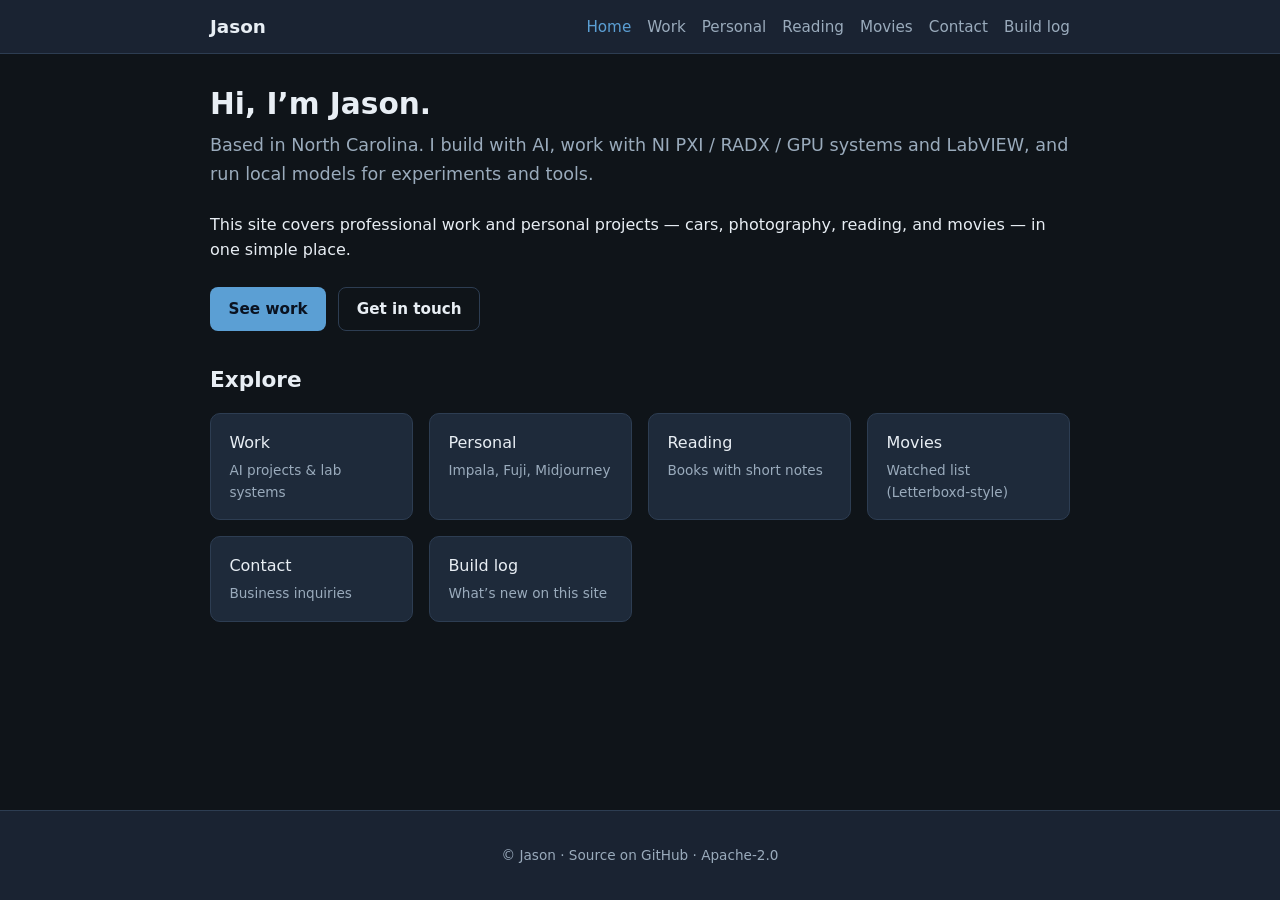
==== index.html @ 43fe341f "Add personal site v1: styles, home, work, and assets" ====
<!DOCTYPE html>
<html lang="en">
<head>
  <meta charset="utf-8">
  <meta name="viewport" content="width=device-width, initial-scale=1">
  <title>Jason — Home</title>
  <meta name="description" content="Personal site for Jason in North Carolina — AI projects, lab work, cars, photos, and more.">
  <link rel="stylesheet" href="css/styles.css">
</head>
<body>
  <header class="site-header">
    <div class="header-inner">
      <a class="site-logo" href="index.html">Jason</a>
      <button type="button" class="nav-toggle" aria-expanded="false" aria-controls="site-nav">Menu</button>
      <nav class="site-nav" id="site-nav" aria-label="Main">
        <ul>
          <li><a href="index.html" aria-current="page">Home</a></li>
          <li><a href="work.html">Work</a></li>
          <li><a href="personal.html">Personal</a></li>
          <li><a href="reading.html">Reading</a></li>
          <li><a href="movies.html">Movies</a></li>
          <li><a href="contact.html">Contact</a></li>
          <li><a href="build-log.html">Build log</a></li>
        </ul>
      </nav>
    </div>
  </header>

  <main>
    <section class="hero">
      <h1>Hi, I’m Jason.</h1>
      <p class="lead">Based in North Carolina. I build with AI, work with NI PXI / RADX / GPU systems and LabVIEW, and run local models for experiments and tools.</p>
      <p>This site covers professional work and personal projects — cars, photography, reading, and movies — in one simple place.</p>
      <div class="hero-cta">
        <a class="btn btn-primary" href="work.html">See work</a>
        <a class="btn btn-secondary" href="contact.html">Get in touch</a>
      </div>
    </section>

    <section aria-labelledby="explore-heading">
      <h2 id="explore-heading">Explore</h2>
      <div class="quick-links">
        <a class="quick-link" href="work.html">Work<span>AI projects &amp; lab systems</span></a>
        <a class="quick-link" href="personal.html">Personal<span>Impala, Fuji, Midjourney</span></a>
        <a class="quick-link" href="reading.html">Reading<span>Books with short notes</span></a>
        <a class="quick-link" href="movies.html">Movies<span>Watched list (Letterboxd-style)</span></a>
        <a class="quick-link" href="contact.html">Contact<span>Business inquiries</span></a>
        <a class="quick-link" href="build-log.html">Build log<span>What’s new on this site</span></a>
      </div>
    </section>
  </main>

  <footer class="site-footer">
    <p>© Jason · <a href="https://github.com/jason-p919/site">Source on GitHub</a> · Apache-2.0</p>
  </footer>
  <script src="js/main.js"></script>
</body>
</html>
---- css/styles.css ----
/* Jason personal site — shared styles */
:root {
  --bg: #0f1419;
  --bg-elevated: #1a2332;
  --bg-card: #1e2a3a;
  --text: #e8eef4;
  --text-muted: #9aabbc;
  --accent: #5b9fd4;
  --accent-hover: #7eb8e8;
  --border: #2d3d52;
  --star: #f0c14b;
  --radius: 10px;
  --max-width: 900px;
  --font: system-ui, -apple-system, "Segoe UI", Roboto, Ubuntu, sans-serif;
}

*,
*::before,
*::after {
  box-sizing: border-box;
}

html {
  scroll-behavior: smooth;
}

body {
  margin: 0;
  font-family: var(--font);
  background: var(--bg);
  color: var(--text);
  line-height: 1.6;
  min-height: 100vh;
  display: flex;
  flex-direction: column;
}

a {
  color: var(--accent);
  text-decoration: none;
}

a:hover {
  color: var(--accent-hover);
  text-decoration: underline;
}

img {
  max-width: 100%;
  height: auto;
}

/* Header & nav */
.site-header {
  background: var(--bg-elevated);
  border-bottom: 1px solid var(--border);
  position: sticky;
  top: 0;
  z-index: 100;
}

.header-inner {
  max-width: var(--max-width);
  margin: 0 auto;
  padding: 0.75rem 1.25rem;
  display: flex;
  align-items: center;
  justify-content: space-between;
  gap: 1rem;
}

.site-logo {
  font-weight: 700;
  font-size: 1.15rem;
  color: var(--text);
  text-decoration: none;
}

.site-logo:hover {
  color: var(--accent);
  text-decoration: none;
}

.nav-toggle {
  display: none;
  background: transparent;
  border: 1px solid var(--border);
  color: var(--text);
  border-radius: 6px;
  padding: 0.4rem 0.7rem;
  cursor: pointer;
  font-size: 1rem;
}

.nav-toggle:hover {
  border-color: var(--accent);
}

.site-nav ul {
  list-style: none;
  margin: 0;
  padding: 0;
  display: flex;
  flex-wrap: wrap;
  gap: 0.25rem 1rem;
}

.site-nav a {
  color: var(--text-muted);
  font-size: 0.95rem;
  padding: 0.25rem 0;
  text-decoration: none;
}

.site-nav a:hover,
.site-nav a[aria-current="page"] {
  color: var(--accent);
}

/* Main */
main {
  flex: 1;
  max-width: var(--max-width);
  margin: 0 auto;
  padding: 2rem 1.25rem 3rem;
  width: 100%;
}

h1 {
  font-size: 1.85rem;
  margin: 0 0 0.5rem;
  line-height: 1.25;
}

h2 {
  font-size: 1.35rem;
  margin: 2rem 0 0.75rem;
  color: var(--text);
}

h3 {
  font-size: 1.1rem;
  margin: 0 0 0.4rem;
}

.lead {
  font-size: 1.1rem;
  color: var(--text-muted);
  margin: 0 0 1.5rem;
}

.section-intro {
  color: var(--text-muted);
  margin-bottom: 1.5rem;
}

/* Cards */
.card-grid {
  display: grid;
  grid-template-columns: repeat(auto-fill, minmax(260px, 1fr));
  gap: 1.25rem;
}

.card {
  background: var(--bg-card);
  border: 1px solid var(--border);
  border-radius: var(--radius);
  padding: 1.25rem;
}

.card p {
  margin: 0;
  color: var(--text-muted);
  font-size: 0.95rem;
}

.card .tag {
  display: inline-block;
  font-size: 0.75rem;
  text-transform: uppercase;
  letter-spacing: 0.04em;
  color: var(--accent);
  margin-bottom: 0.5rem;
}

/* Hero */
.hero {
  margin-bottom: 2rem;
}

.hero-cta {
  display: flex;
  flex-wrap: wrap;
  gap: 0.75rem;
  margin-top: 1.5rem;
}

.btn {
  display: inline-block;
  padding: 0.55rem 1.1rem;
  border-radius: 8px;
  font-weight: 600;
  font-size: 0.95rem;
  text-decoration: none;
  border: 1px solid transparent;
}

.btn:hover {
  text-decoration: none;
}

.btn-primary {
  background: var(--accent);
  color: #0a1220;
}

.btn-primary:hover {
  background: var(--accent-hover);
  color: #0a1220;
}

.btn-secondary {
  background: transparent;
  border-color: var(--border);
  color: var(--text);
}

.btn-secondary:hover {
  border-color: var(--accent);
  color: var(--accent);
}

/* Quick links on home */
.quick-links {
  display: grid;
  grid-template-columns: repeat(auto-fill, minmax(200px, 1fr));
  gap: 1rem;
  margin-top: 1rem;
}

.quick-link {
  background: var(--bg-card);
  border: 1px solid var(--border);
  border-radius: var(--radius);
  padding: 1rem 1.15rem;
  color: var(--text);
  text-decoration: none;
  transition: border-color 0.15s;
}

.quick-link:hover {
  border-color: var(--accent);
  color: var(--accent);
  text-decoration: none;
}

.quick-link span {
  display: block;
  font-size: 0.85rem;
  color: var(--text-muted);
  font-weight: 400;
  margin-top: 0.25rem;
}

/* Gallery placeholders */
.gallery {
  display: grid;
  grid-template-columns: repeat(auto-fill, minmax(140px, 1fr));
  gap: 0.75rem;
}

.placeholder-tile {
  aspect-ratio: 4 / 3;
  border-radius: 8px;
  border: 1px dashed var(--border);
  background: var(--bg-elevated);
  display: flex;
  align-items: center;
  justify-content: center;
  color: var(--text-muted);
  font-size: 0.8rem;
  text-align: center;
  padding: 0.5rem;
}

.car-feature {
  background: var(--bg-card);
  border: 1px solid var(--border);
  border-radius: var(--radius);
  padding: 1.5rem;
  display: grid;
  gap: 1rem;
}

@media (min-width: 600px) {
  .car-feature {
    grid-template-columns: 180px 1fr;
    align-items: center;
  }
}

.car-svg {
  width: 100%;
  max-width: 180px;
  margin: 0 auto;
}

/* Reading list */
.book-list {
  list-style: none;
  margin: 0;
  padding: 0;
  display: flex;
  flex-direction: column;
  gap: 1rem;
}

.book-item {
  background: var(--bg-card);
  border: 1px solid var(--border);
  border-radius: var(--radius);
  padding: 1.15rem 1.25rem;
}

.book-item .meta {
  font-size: 0.85rem;
  color: var(--text-muted);
  margin-bottom: 0.35rem;
}

.example-badge {
  display: inline-block;
  font-size: 0.7rem;
  font-weight: 700;
  text-transform: uppercase;
  letter-spacing: 0.05em;
  background: #3d2a14;
  color: var(--star);
  padding: 0.15rem 0.45rem;
  border-radius: 4px;
  margin-left: 0.35rem;
  vertical-align: middle;
}

/* Movies */
.movie-list {
  list-style: none;
  margin: 0;
  padding: 0;
  display: flex;
  flex-direction: column;
  gap: 0.75rem;
}

.movie-item {
  display: grid;
  grid-template-columns: 1fr auto;
  gap: 0.5rem 1rem;
  background: var(--bg-card);
  border: 1px solid var(--border);
  border-radius: var(--radius);
  padding: 1rem 1.15rem;
}

.movie-item .title {
  font-weight: 600;
  margin: 0;
}

.movie-item .year {
  color: var(--text-muted);
  font-weight: 400;
}

.movie-item .stars {
  color: var(--star);
  letter-spacing: 0.05em;
  white-space: nowrap;
}

.movie-item .note {
  grid-column: 1 / -1;
  margin: 0;
  font-size: 0.9rem;
  color: var(--text-muted);
}

.note-box {
  background: var(--bg-elevated);
  border-left: 3px solid var(--accent);
  padding: 0.85rem 1rem;
  margin: 1rem 0 1.5rem;
  font-size: 0.95rem;
  color: var(--text-muted);
}

/* Contact */
.contact-box {
  background: var(--bg-card);
  border: 1px solid var(--border);
  border-radius: var(--radius);
  padding: 1.5rem;
}

.contact-email {
  font-size: 1.15rem;
  font-weight: 600;
  word-break: break-all;
}

.privacy-note {
  margin-top: 1.5rem;
  padding: 1rem;
  border: 1px solid var(--border);
  border-radius: var(--radius);
  font-size: 0.9rem;
  color: var(--text-muted);
}

/* Build log */
.changelog {
  list-style: none;
  margin: 0;
  padding: 0;
  border-left: 2px solid var(--border);
}

.changelog li {
  padding: 0 0 1.5rem 1.25rem;
  position: relative;
}

.changelog li::before {
  content: "";
  position: absolute;
  left: -6px;
  top: 0.4rem;
  width: 10px;
  height: 10px;
  border-radius: 50%;
  background: var(--accent);
}

.changelog .date {
  font-size: 0.85rem;
  color: var(--accent);
  font-weight: 600;
}

.changelog p {
  margin: 0.35rem 0 0;
  color: var(--text-muted);
}

/* Footer */
.site-footer {
  border-top: 1px solid var(--border);
  background: var(--bg-elevated);
  padding: 1.25rem;
  text-align: center;
  font-size: 0.85rem;
  color: var(--text-muted);
}

.site-footer a {
  color: var(--text-muted);
}

.site-footer a:hover {
  color: var(--accent);
}

/* Mobile nav */
@media (max-width: 720px) {
  .nav-toggle {
    display: block;
  }

  .site-nav {
    display: none;
    width: 100%;
  }

  .site-nav.is-open {
    display: block;
  }

  .header-inner {
    flex-wrap: wrap;
  }

  .site-nav ul {
    flex-direction: column;
    gap: 0;
    padding: 0.5rem 0 0.75rem;
    width: 100%;
  }

  .site-nav a {
    display: block;
    padding: 0.55rem 0;
    border-bottom: 1px solid var(--border);
  }
}
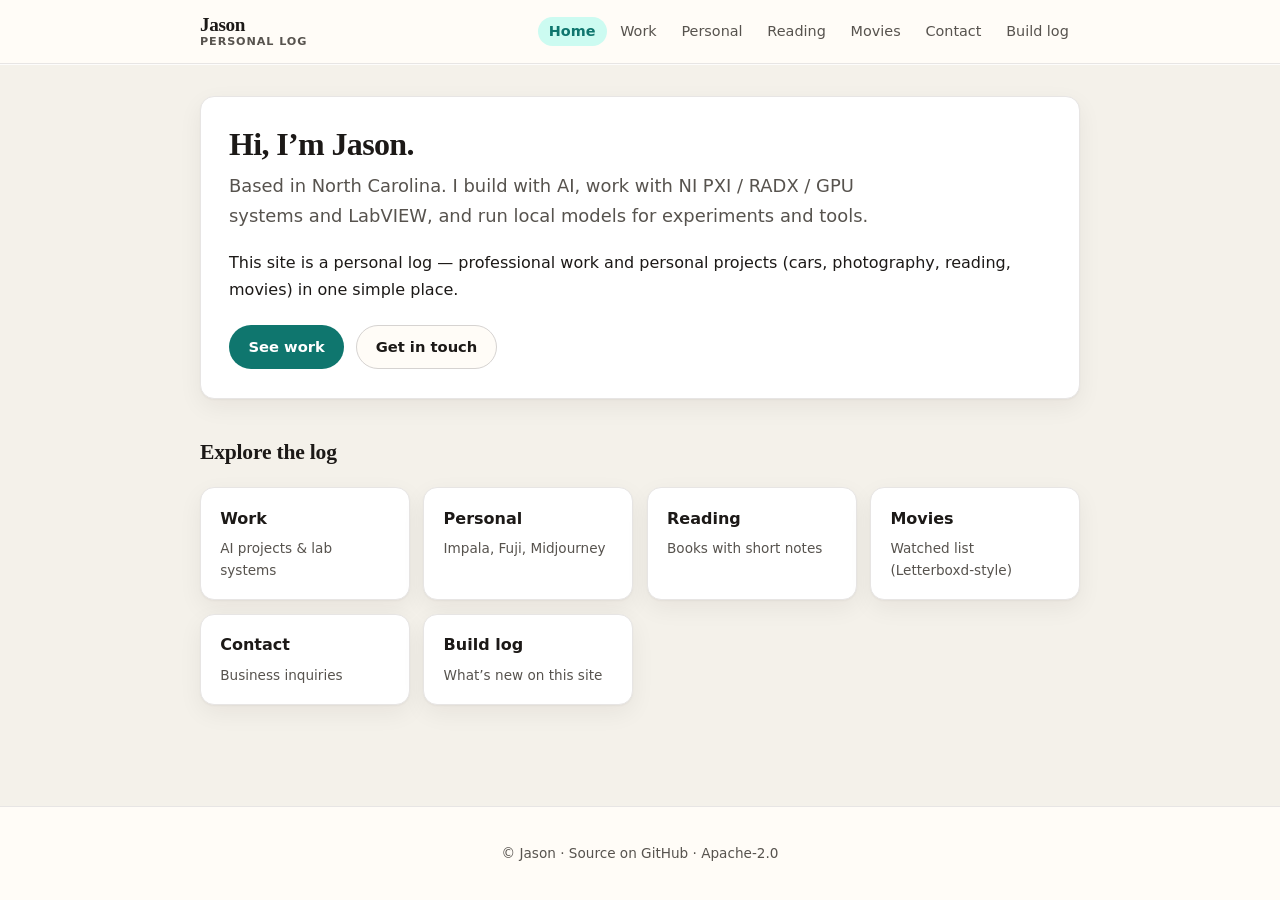
==== commit c8b98cdb: "Restyle toward personal-log look: warm cards, clear top nav" ====
--- a/index.html
+++ b/index.html
@@ -10,7 +10,10 @@
 <body>
   <header class="site-header">
     <div class="header-inner">
-      <a class="site-logo" href="index.html">Jason</a>
+      <a class="site-logo" href="index.html">
+        <span class="logo-name">Jason</span>
+        <span class="logo-tag">Personal log</span>
+      </a>
       <button type="button" class="nav-toggle" aria-expanded="false" aria-controls="site-nav">Menu</button>
       <nav class="site-nav" id="site-nav" aria-label="Main">
         <ul>
@@ -30,7 +33,7 @@
     <section class="hero">
       <h1>Hi, I’m Jason.</h1>
       <p class="lead">Based in North Carolina. I build with AI, work with NI PXI / RADX / GPU systems and LabVIEW, and run local models for experiments and tools.</p>
-      <p>This site covers professional work and personal projects — cars, photography, reading, and movies — in one simple place.</p>
+      <p>This site is a personal log — professional work and personal projects (cars, photography, reading, movies) in one simple place.</p>
       <div class="hero-cta">
         <a class="btn btn-primary" href="work.html">See work</a>
         <a class="btn btn-secondary" href="contact.html">Get in touch</a>
@@ -38,7 +41,7 @@
     </section>
 
     <section aria-labelledby="explore-heading">
-      <h2 id="explore-heading">Explore</h2>
+      <h2 id="explore-heading">Explore the log</h2>
       <div class="quick-links">
         <a class="quick-link" href="work.html">Work<span>AI projects &amp; lab systems</span></a>
         <a class="quick-link" href="personal.html">Personal<span>Impala, Fuji, Midjourney</span></a>
--- a/css/styles.css
+++ b/css/styles.css
@@ -1,17 +1,23 @@
-/* Jason personal site — shared styles */
+/* Jason personal site — personal-log aesthetic
+   Inspired by clear top-nav + card sections (dankulous-log vibe) */
 :root {
-  --bg: #0f1419;
-  --bg-elevated: #1a2332;
-  --bg-card: #1e2a3a;
-  --text: #e8eef4;
-  --text-muted: #9aabbc;
-  --accent: #5b9fd4;
-  --accent-hover: #7eb8e8;
-  --border: #2d3d52;
-  --star: #f0c14b;
-  --radius: 10px;
-  --max-width: 900px;
-  --font: system-ui, -apple-system, "Segoe UI", Roboto, Ubuntu, sans-serif;
+  --bg: #f4f1ea;
+  --bg-elevated: #fffcf7;
+  --bg-card: #ffffff;
+  --text: #1c1917;
+  --text-muted: #57534e;
+  --accent: #0f766e;
+  --accent-hover: #0d9488;
+  --accent-soft: #ccfbf1;
+  --border: #e7e5e4;
+  --border-strong: #d6d3d1;
+  --star: #b45309;
+  --shadow: 0 1px 2px rgba(28, 25, 23, 0.04), 0 8px 24px rgba(28, 25, 23, 0.06);
+  --radius: 14px;
+  --radius-sm: 10px;
+  --max-width: 920px;
+  --font: "Segoe UI", system-ui, -apple-system, Roboto, Ubuntu, sans-serif;
+  --font-display: Georgia, "Times New Roman", Times, serif;
 }
 
 *,
@@ -29,7 +35,7 @@
   font-family: var(--font);
   background: var(--bg);
   color: var(--text);
-  line-height: 1.6;
+  line-height: 1.65;
   min-height: 100vh;
   display: flex;
   flex-direction: column;
@@ -45,55 +51,78 @@
   text-decoration: underline;
 }
 
-img {
-  max-width: 100%;
-  height: auto;
-}
-
-/* Header & nav */
+code {
+  font-size: 0.9em;
+  background: var(--accent-soft);
+  color: var(--accent);
+  padding: 0.1em 0.35em;
+  border-radius: 4px;
+}
+
+/* —— Top nav (clear, log-style) —— */
 .site-header {
   background: var(--bg-elevated);
   border-bottom: 1px solid var(--border);
   position: sticky;
   top: 0;
   z-index: 100;
+  box-shadow: 0 1px 0 rgba(255, 255, 255, 0.8);
 }
 
 .header-inner {
   max-width: var(--max-width);
   margin: 0 auto;
-  padding: 0.75rem 1.25rem;
+  padding: 0.85rem 1.25rem;
   display: flex;
   align-items: center;
   justify-content: space-between;
-  gap: 1rem;
+  gap: 1.25rem;
 }
 
 .site-logo {
+  display: flex;
+  flex-direction: column;
+  gap: 0.05rem;
+  text-decoration: none;
+  color: var(--text);
+  line-height: 1.15;
+}
+
+.site-logo:hover {
+  color: var(--accent);
+  text-decoration: none;
+}
+
+.site-logo .logo-name {
+  font-family: var(--font-display);
   font-weight: 700;
-  font-size: 1.15rem;
-  color: var(--text);
-  text-decoration: none;
-}
-
-.site-logo:hover {
-  color: var(--accent);
-  text-decoration: none;
+  font-size: 1.2rem;
+  letter-spacing: -0.02em;
+}
+
+.site-logo .logo-tag {
+  font-size: 0.7rem;
+  font-weight: 600;
+  text-transform: uppercase;
+  letter-spacing: 0.08em;
+  color: var(--text-muted);
 }
 
 .nav-toggle {
   display: none;
-  background: transparent;
-  border: 1px solid var(--border);
+  background: var(--bg-card);
+  border: 1px solid var(--border-strong);
   color: var(--text);
-  border-radius: 6px;
-  padding: 0.4rem 0.7rem;
+  border-radius: 8px;
+  padding: 0.45rem 0.75rem;
   cursor: pointer;
-  font-size: 1rem;
+  font-size: 0.9rem;
+  font-weight: 600;
 }
 
 .nav-toggle:hover {
   border-color: var(--accent);
+  color: var(--accent);
 }
 
 .site-nav ul {
@@ -102,70 +131,90 @@
   padding: 0;
   display: flex;
   flex-wrap: wrap;
-  gap: 0.25rem 1rem;
+  align-items: center;
+  gap: 0.15rem;
 }
 
 .site-nav a {
   color: var(--text-muted);
-  font-size: 0.95rem;
-  padding: 0.25rem 0;
-  text-decoration: none;
-}
-
-.site-nav a:hover,
+  font-size: 0.9rem;
+  font-weight: 500;
+  padding: 0.4rem 0.7rem;
+  border-radius: 999px;
+  text-decoration: none;
+  transition: background 0.15s, color 0.15s;
+}
+
+.site-nav a:hover {
+  color: var(--accent);
+  background: var(--accent-soft);
+  text-decoration: none;
+}
+
 .site-nav a[aria-current="page"] {
   color: var(--accent);
-}
-
-/* Main */
+  background: var(--accent-soft);
+  font-weight: 600;
+}
+
+/* —— Main —— */
 main {
   flex: 1;
   max-width: var(--max-width);
   margin: 0 auto;
-  padding: 2rem 1.25rem 3rem;
+  padding: 2rem 1.25rem 3.5rem;
   width: 100%;
 }
 
 h1 {
-  font-size: 1.85rem;
+  font-family: var(--font-display);
+  font-size: 2rem;
+  font-weight: 700;
   margin: 0 0 0.5rem;
-  line-height: 1.25;
+  line-height: 1.2;
+  letter-spacing: -0.02em;
 }
 
 h2 {
+  font-family: var(--font-display);
   font-size: 1.35rem;
-  margin: 2rem 0 0.75rem;
+  margin: 2.25rem 0 1rem;
   color: var(--text);
+  letter-spacing: -0.01em;
 }
 
 h3 {
-  font-size: 1.1rem;
+  font-size: 1.05rem;
   margin: 0 0 0.4rem;
+  font-weight: 650;
 }
 
 .lead {
-  font-size: 1.1rem;
-  color: var(--text-muted);
-  margin: 0 0 1.5rem;
+  font-size: 1.12rem;
+  color: var(--text-muted);
+  margin: 0 0 1.25rem;
+  max-width: 38em;
 }
 
 .section-intro {
   color: var(--text-muted);
-  margin-bottom: 1.5rem;
-}
-
-/* Cards */
+  margin-bottom: 1.25rem;
+  max-width: 40em;
+}
+
+/* —— Cards —— */
 .card-grid {
   display: grid;
   grid-template-columns: repeat(auto-fill, minmax(260px, 1fr));
-  gap: 1.25rem;
+  gap: 1rem;
 }
 
 .card {
   background: var(--bg-card);
   border: 1px solid var(--border);
   border-radius: var(--radius);
-  padding: 1.25rem;
+  padding: 1.25rem 1.35rem;
+  box-shadow: var(--shadow);
 }
 
 .card p {
@@ -176,31 +225,54 @@
 
 .card .tag {
   display: inline-block;
-  font-size: 0.75rem;
+  font-size: 0.7rem;
+  font-weight: 700;
   text-transform: uppercase;
-  letter-spacing: 0.04em;
-  color: var(--accent);
-  margin-bottom: 0.5rem;
-}
-
-/* Hero */
+  letter-spacing: 0.06em;
+  color: var(--accent);
+  background: var(--accent-soft);
+  padding: 0.2rem 0.5rem;
+  border-radius: 999px;
+  margin-bottom: 0.65rem;
+}
+
+/* Panel = large log card wrapping a section */
+.panel {
+  background: var(--bg-card);
+  border: 1px solid var(--border);
+  border-radius: var(--radius);
+  padding: 1.5rem 1.5rem 1.65rem;
+  box-shadow: var(--shadow);
+  margin-bottom: 1.25rem;
+}
+
+.panel > h2:first-child {
+  margin-top: 0;
+}
+
+/* —— Hero —— */
 .hero {
-  margin-bottom: 2rem;
+  background: var(--bg-card);
+  border: 1px solid var(--border);
+  border-radius: var(--radius);
+  padding: 1.75rem 1.75rem 1.85rem;
+  box-shadow: var(--shadow);
+  margin-bottom: 1.5rem;
 }
 
 .hero-cta {
   display: flex;
   flex-wrap: wrap;
   gap: 0.75rem;
-  margin-top: 1.5rem;
+  margin-top: 1.35rem;
 }
 
 .btn {
   display: inline-block;
-  padding: 0.55rem 1.1rem;
-  border-radius: 8px;
+  padding: 0.55rem 1.15rem;
+  border-radius: 999px;
   font-weight: 600;
-  font-size: 0.95rem;
+  font-size: 0.92rem;
   text-decoration: none;
   border: 1px solid transparent;
 }
@@ -211,17 +283,17 @@
 
 .btn-primary {
   background: var(--accent);
-  color: #0a1220;
+  color: #fff;
 }
 
 .btn-primary:hover {
   background: var(--accent-hover);
-  color: #0a1220;
+  color: #fff;
 }
 
 .btn-secondary {
-  background: transparent;
-  border-color: var(--border);
+  background: var(--bg-elevated);
+  border-color: var(--border-strong);
   color: var(--text);
 }
 
@@ -230,28 +302,30 @@
   color: var(--accent);
 }
 
-/* Quick links on home */
+/* Quick links as cards */
 .quick-links {
   display: grid;
   grid-template-columns: repeat(auto-fill, minmax(200px, 1fr));
-  gap: 1rem;
-  margin-top: 1rem;
+  gap: 0.85rem;
 }
 
 .quick-link {
   background: var(--bg-card);
   border: 1px solid var(--border);
   border-radius: var(--radius);
-  padding: 1rem 1.15rem;
+  padding: 1.1rem 1.2rem;
   color: var(--text);
   text-decoration: none;
-  transition: border-color 0.15s;
+  box-shadow: var(--shadow);
+  font-weight: 650;
+  transition: border-color 0.15s, transform 0.15s;
 }
 
 .quick-link:hover {
   border-color: var(--accent);
   color: var(--accent);
   text-decoration: none;
+  transform: translateY(-1px);
 }
 
 .quick-link span {
@@ -259,7 +333,7 @@
   font-size: 0.85rem;
   color: var(--text-muted);
   font-weight: 400;
-  margin-top: 0.25rem;
+  margin-top: 0.3rem;
 }
 
 /* Gallery placeholders */
@@ -271,9 +345,9 @@
 
 .placeholder-tile {
   aspect-ratio: 4 / 3;
-  border-radius: 8px;
-  border: 1px dashed var(--border);
-  background: var(--bg-elevated);
+  border-radius: var(--radius-sm);
+  border: 1px dashed var(--border-strong);
+  background: linear-gradient(145deg, #fafaf9, #f5f5f4);
   display: flex;
   align-items: center;
   justify-content: center;
@@ -284,12 +358,8 @@
 }
 
 .car-feature {
-  background: var(--bg-card);
-  border: 1px solid var(--border);
-  border-radius: var(--radius);
-  padding: 1.5rem;
   display: grid;
-  gap: 1rem;
+  gap: 1.25rem;
 }
 
 @media (min-width: 600px) {
@@ -312,29 +382,33 @@
   padding: 0;
   display: flex;
   flex-direction: column;
-  gap: 1rem;
+  gap: 0.85rem;
 }
 
 .book-item {
   background: var(--bg-card);
   border: 1px solid var(--border);
   border-radius: var(--radius);
-  padding: 1.15rem 1.25rem;
+  padding: 1.15rem 1.3rem;
+  box-shadow: var(--shadow);
 }
 
 .book-item .meta {
-  font-size: 0.85rem;
-  color: var(--text-muted);
+  font-size: 0.8rem;
+  font-weight: 600;
+  text-transform: uppercase;
+  letter-spacing: 0.04em;
+  color: var(--accent);
   margin-bottom: 0.35rem;
 }
 
 .example-badge {
   display: inline-block;
-  font-size: 0.7rem;
+  font-size: 0.65rem;
   font-weight: 700;
   text-transform: uppercase;
   letter-spacing: 0.05em;
-  background: #3d2a14;
+  background: #fef3c7;
   color: var(--star);
   padding: 0.15rem 0.45rem;
   border-radius: 4px;
@@ -355,15 +429,16 @@
 .movie-item {
   display: grid;
   grid-template-columns: 1fr auto;
-  gap: 0.5rem 1rem;
-  background: var(--bg-card);
-  border: 1px solid var(--border);
-  border-radius: var(--radius);
-  padding: 1rem 1.15rem;
+  gap: 0.4rem 1rem;
+  background: var(--bg-card);
+  border: 1px solid var(--border);
+  border-radius: var(--radius);
+  padding: 1rem 1.2rem;
+  box-shadow: var(--shadow);
 }
 
 .movie-item .title {
-  font-weight: 600;
+  font-weight: 650;
   margin: 0;
 }
 
@@ -386,10 +461,11 @@
 }
 
 .note-box {
-  background: var(--bg-elevated);
+  background: var(--accent-soft);
   border-left: 3px solid var(--accent);
-  padding: 0.85rem 1rem;
-  margin: 1rem 0 1.5rem;
+  border-radius: 0 var(--radius-sm) var(--radius-sm) 0;
+  padding: 0.9rem 1.1rem;
+  margin: 0 0 1.35rem;
   font-size: 0.95rem;
   color: var(--text-muted);
 }
@@ -400,55 +476,58 @@
   border: 1px solid var(--border);
   border-radius: var(--radius);
   padding: 1.5rem;
+  box-shadow: var(--shadow);
 }
 
 .contact-email {
   font-size: 1.15rem;
-  font-weight: 600;
+  font-weight: 650;
   word-break: break-all;
+  margin: 0.35rem 0 0;
 }
 
 .privacy-note {
-  margin-top: 1.5rem;
-  padding: 1rem;
-  border: 1px solid var(--border);
-  border-radius: var(--radius);
+  margin-top: 1.25rem;
+  padding: 1rem 1.15rem;
+  border: 1px solid var(--border);
+  border-radius: var(--radius);
+  background: var(--bg-elevated);
   font-size: 0.9rem;
   color: var(--text-muted);
 }
 
-/* Build log */
+/* Build log — personal log timeline */
 .changelog {
   list-style: none;
   margin: 0;
   padding: 0;
-  border-left: 2px solid var(--border);
 }
 
 .changelog li {
-  padding: 0 0 1.5rem 1.25rem;
+  background: var(--bg-card);
+  border: 1px solid var(--border);
+  border-radius: var(--radius);
+  padding: 1.2rem 1.35rem;
+  box-shadow: var(--shadow);
+  margin-bottom: 0.85rem;
   position: relative;
 }
 
-.changelog li::before {
-  content: "";
-  position: absolute;
-  left: -6px;
-  top: 0.4rem;
-  width: 10px;
-  height: 10px;
-  border-radius: 50%;
-  background: var(--accent);
-}
-
 .changelog .date {
-  font-size: 0.85rem;
-  color: var(--accent);
-  font-weight: 600;
+  font-size: 0.8rem;
+  font-weight: 700;
+  text-transform: uppercase;
+  letter-spacing: 0.05em;
+  color: var(--accent);
+}
+
+.changelog h3 {
+  margin-top: 0.25rem;
+  font-family: var(--font-display);
 }
 
 .changelog p {
-  margin: 0.35rem 0 0;
+  margin: 0.4rem 0 0;
   color: var(--text-muted);
 }
 
@@ -456,7 +535,7 @@
 .site-footer {
   border-top: 1px solid var(--border);
   background: var(--bg-elevated);
-  padding: 1.25rem;
+  padding: 1.35rem 1.25rem;
   text-align: center;
   font-size: 0.85rem;
   color: var(--text-muted);
@@ -471,7 +550,7 @@
 }
 
 /* Mobile nav */
-@media (max-width: 720px) {
+@media (max-width: 780px) {
   .nav-toggle {
     display: block;
   }
@@ -491,14 +570,23 @@
 
   .site-nav ul {
     flex-direction: column;
-    gap: 0;
-    padding: 0.5rem 0 0.75rem;
+    align-items: stretch;
+    gap: 0.15rem;
+    padding: 0.65rem 0 0.35rem;
     width: 100%;
   }
 
   .site-nav a {
     display: block;
-    padding: 0.55rem 0;
-    border-bottom: 1px solid var(--border);
-  }
-}
+    border-radius: var(--radius-sm);
+  }
+
+  h1 {
+    font-size: 1.7rem;
+  }
+
+  .hero,
+  .panel {
+    padding: 1.25rem;
+  }
+}
